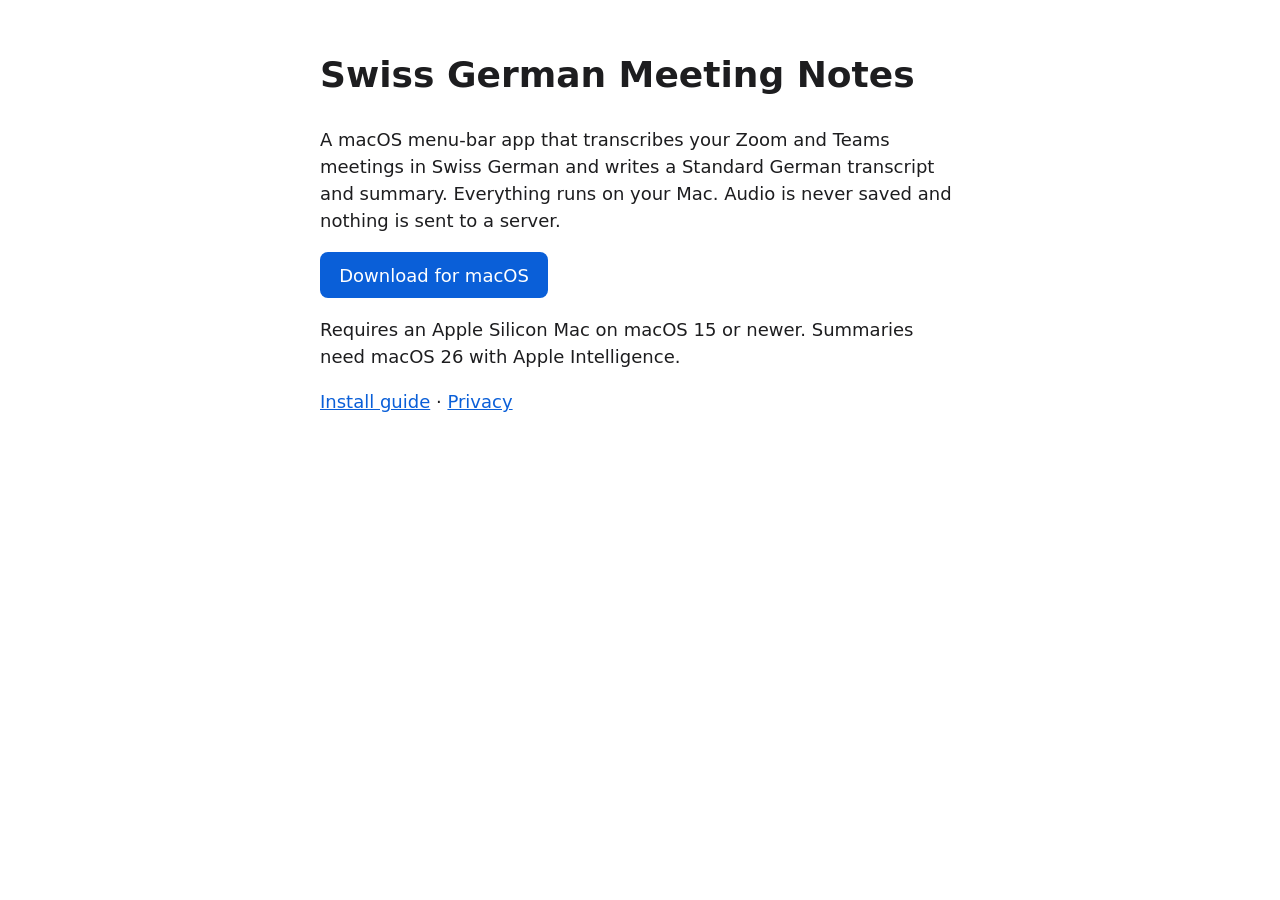
==== docs/index.html @ 12fc25a6 "docs: user README, contributing guide, privacy policy, notices and landing page (#8)" ====
<!doctype html>
<html lang="en">
<head>
<meta charset="utf-8">
<meta name="viewport" content="width=device-width, initial-scale=1">
<meta http-equiv="Content-Security-Policy" content="default-src 'none'; style-src 'unsafe-inline'">
<title>Swiss German Meeting Notes</title>
<style>
  body { font: 18px/1.5 -apple-system, system-ui, sans-serif; max-width: 40rem; margin: 3rem auto; padding: 0 1rem; color: #1d1d1f; }
  a.button { display: inline-block; padding: .6rem 1.2rem; background: #0a5fd8; color: #fff; border-radius: .5rem; text-decoration: none; }
  a { color: #0a5fd8; }
  @media (prefers-color-scheme: dark) { body { background: #1d1d1f; color: #f5f5f7; } a { color: #6cb0ff; } }
</style>
</head>
<body>
<main>
  <h1>Swiss German Meeting Notes</h1>
  <p>A macOS menu-bar app that transcribes your Zoom and Teams meetings in Swiss German and writes a Standard German transcript and summary. Everything runs on your Mac. Audio is never saved and nothing is sent to a server.</p>
  <p><a class="button" href="https://github.com/ameetmadan/swiss-german-transcriptions/releases/latest">Download for macOS</a></p>
  <p>Requires an Apple Silicon Mac on macOS 15 or newer. Summaries need macOS 26 with Apple Intelligence.</p>
  <p><a href="https://github.com/ameetmadan/swiss-german-transcriptions#readme">Install guide</a> · <a href="https://github.com/ameetmadan/swiss-german-transcriptions/blob/main/PRIVACY.md">Privacy</a></p>
</main>
</body>
</html>
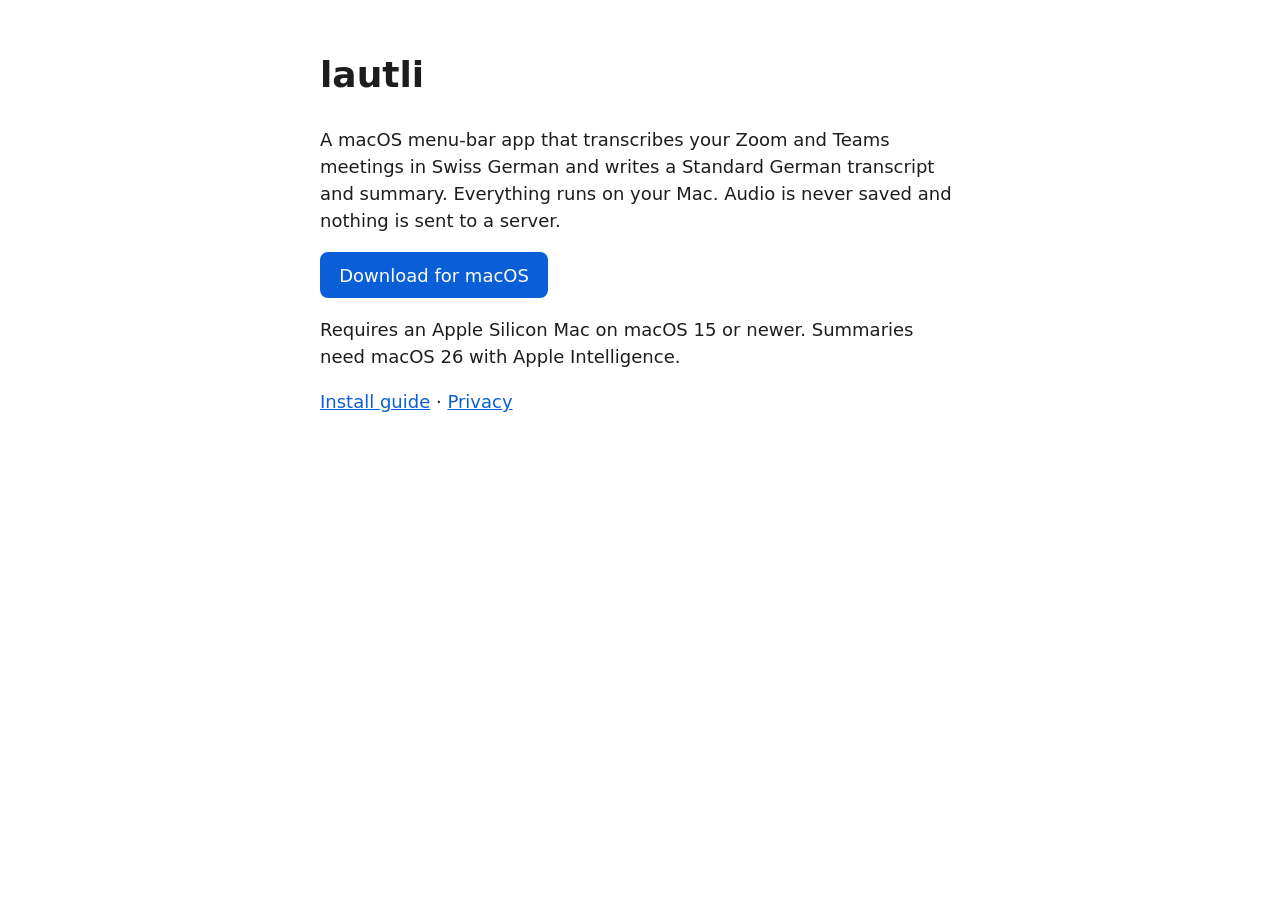
==== commit cfd8cd14: "refactor: rename app and worker to lautli - Rename the Swift target, bundle name, executable and bun" ====
--- a/docs/index.html
+++ b/docs/index.html
@@ -4,7 +4,7 @@
 <meta charset="utf-8">
 <meta name="viewport" content="width=device-width, initial-scale=1">
 <meta http-equiv="Content-Security-Policy" content="default-src 'none'; style-src 'unsafe-inline'">
-<title>Swiss German Meeting Notes</title>
+<title>lautli</title>
 <style>
   body { font: 18px/1.5 -apple-system, system-ui, sans-serif; max-width: 40rem; margin: 3rem auto; padding: 0 1rem; color: #1d1d1f; }
   a.button { display: inline-block; padding: .6rem 1.2rem; background: #0a5fd8; color: #fff; border-radius: .5rem; text-decoration: none; }
@@ -14,11 +14,11 @@
 </head>
 <body>
 <main>
-  <h1>Swiss German Meeting Notes</h1>
+  <h1>lautli</h1>
   <p>A macOS menu-bar app that transcribes your Zoom and Teams meetings in Swiss German and writes a Standard German transcript and summary. Everything runs on your Mac. Audio is never saved and nothing is sent to a server.</p>
-  <p><a class="button" href="https://github.com/ameetmadan/swiss-german-transcriptions/releases/latest">Download for macOS</a></p>
+  <p><a class="button" href="https://github.com/ameetmadan/lautli/releases/latest">Download for macOS</a></p>
   <p>Requires an Apple Silicon Mac on macOS 15 or newer. Summaries need macOS 26 with Apple Intelligence.</p>
-  <p><a href="https://github.com/ameetmadan/swiss-german-transcriptions#readme">Install guide</a> · <a href="https://github.com/ameetmadan/swiss-german-transcriptions/blob/main/PRIVACY.md">Privacy</a></p>
+  <p><a href="https://github.com/ameetmadan/lautli#readme">Install guide</a> · <a href="https://github.com/ameetmadan/lautli/blob/main/PRIVACY.md">Privacy</a></p>
 </main>
 </body>
 </html>
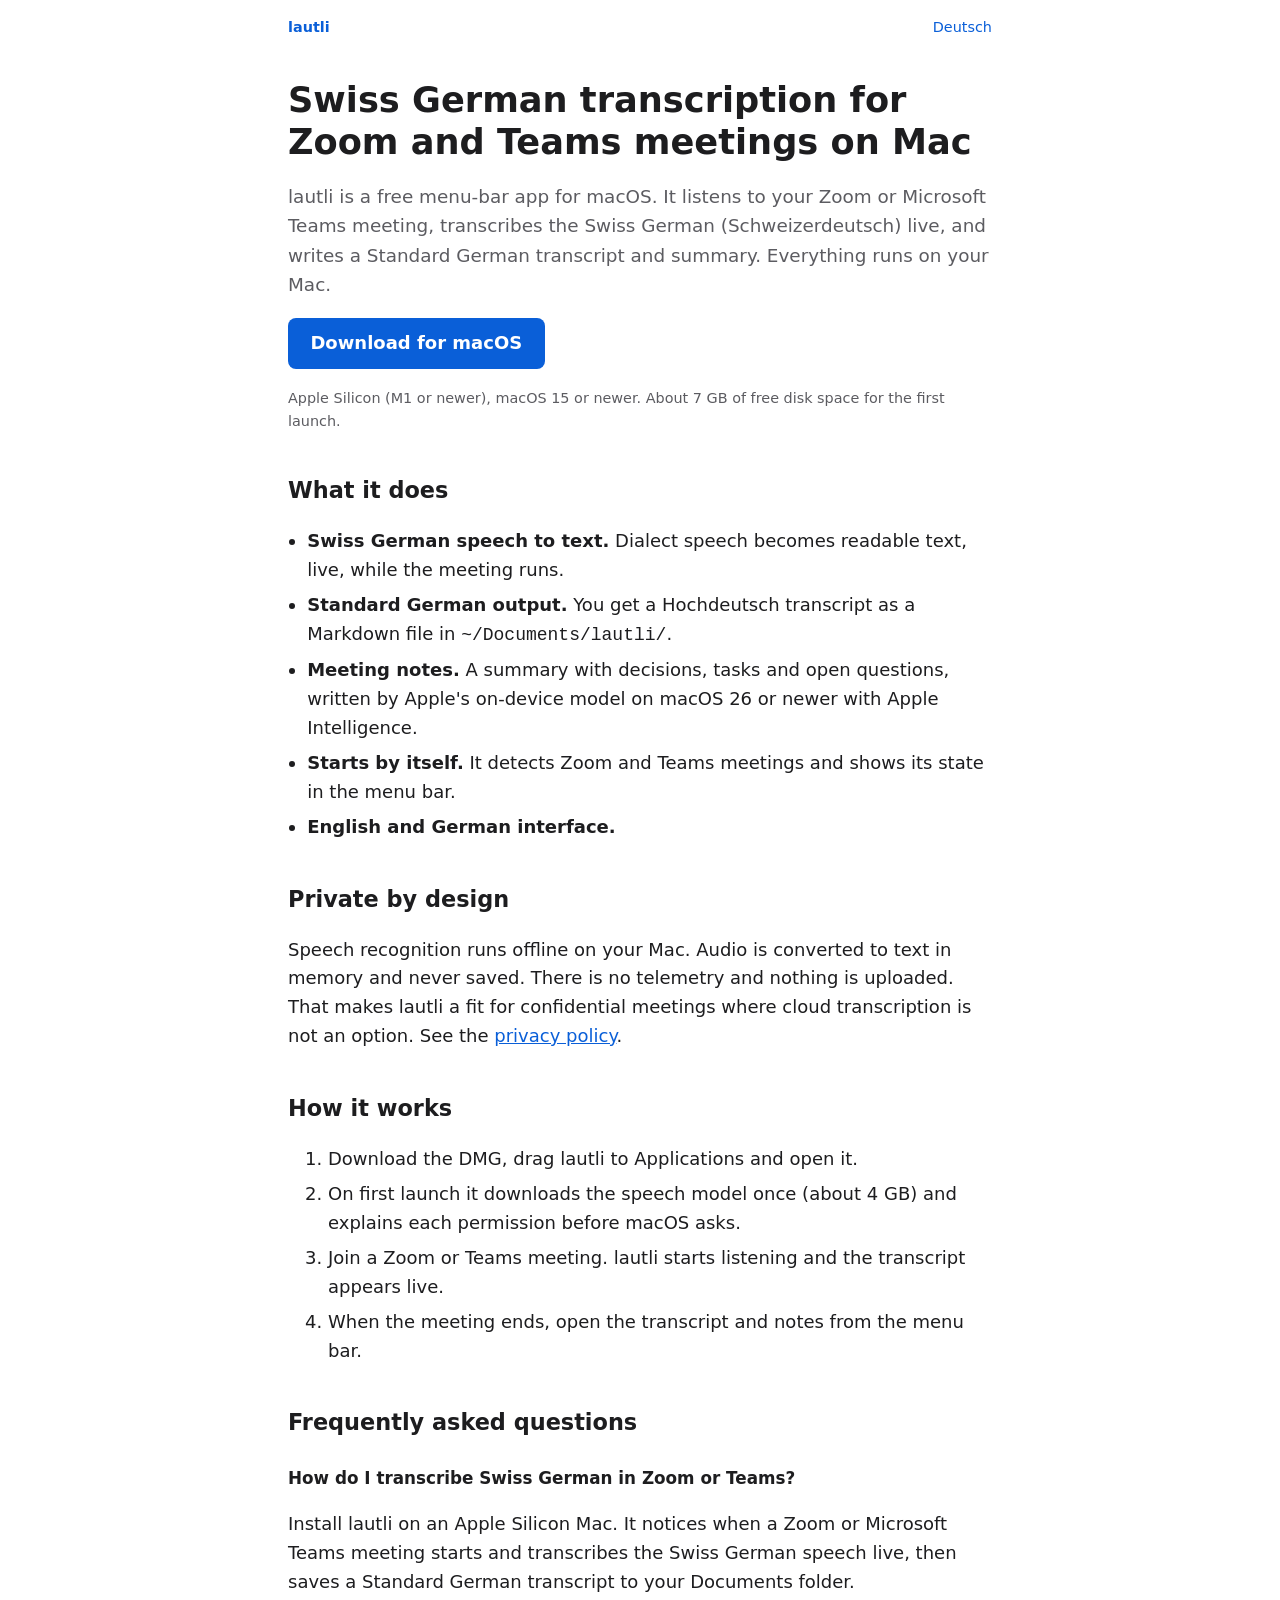
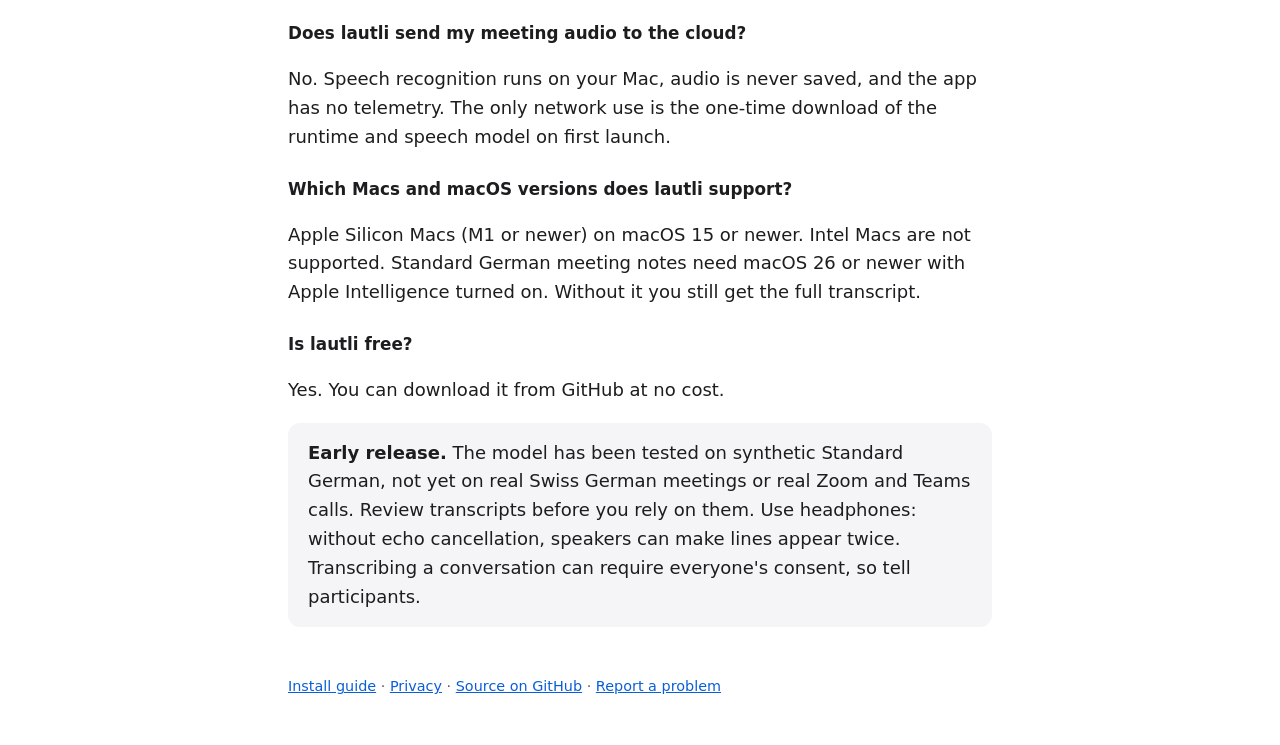
==== commit 3ae60685: "feat(docs): add German landing page and SEO metadata - Add a German landing page at docs/de/ and hre" ====
--- a/docs/index.html
+++ b/docs/index.html
@@ -1,24 +1,227 @@
 <!doctype html>
 <html lang="en">
-<head>
-<meta charset="utf-8">
-<meta name="viewport" content="width=device-width, initial-scale=1">
-<meta http-equiv="Content-Security-Policy" content="default-src 'none'; style-src 'unsafe-inline'">
-<title>lautli</title>
-<style>
-  body { font: 18px/1.5 -apple-system, system-ui, sans-serif; max-width: 40rem; margin: 3rem auto; padding: 0 1rem; color: #1d1d1f; }
-  a.button { display: inline-block; padding: .6rem 1.2rem; background: #0a5fd8; color: #fff; border-radius: .5rem; text-decoration: none; }
-  a { color: #0a5fd8; }
-  @media (prefers-color-scheme: dark) { body { background: #1d1d1f; color: #f5f5f7; } a { color: #6cb0ff; } }
-</style>
-</head>
-<body>
-<main>
-  <h1>lautli</h1>
-  <p>A macOS menu-bar app that transcribes your Zoom and Teams meetings in Swiss German and writes a Standard German transcript and summary. Everything runs on your Mac. Audio is never saved and nothing is sent to a server.</p>
-  <p><a class="button" href="https://github.com/ameetmadan/lautli/releases/latest">Download for macOS</a></p>
-  <p>Requires an Apple Silicon Mac on macOS 15 or newer. Summaries need macOS 26 with Apple Intelligence.</p>
-  <p><a href="https://github.com/ameetmadan/lautli#readme">Install guide</a> · <a href="https://github.com/ameetmadan/lautli/blob/main/PRIVACY.md">Privacy</a></p>
-</main>
-</body>
+  <head>
+    <meta charset="utf-8" />
+    <meta name="viewport" content="width=device-width, initial-scale=1" />
+    <meta
+      http-equiv="Content-Security-Policy"
+      content="default-src 'none'; style-src 'self'; img-src 'self'; base-uri 'none'; form-action 'none'"
+    />
+    <title>lautli: Swiss German transcription for Zoom and Teams on Mac</title>
+    <meta
+      name="description"
+      content="lautli is a free macOS menu-bar app that transcribes Swiss German (Schweizerdeutsch) in Zoom and Microsoft Teams meetings live and offline, then writes a Standard German transcript and summary. Audio never leaves your Mac."
+    />
+    <link rel="canonical" href="https://ameetmadan.github.io/lautli/" />
+    <link
+      rel="alternate"
+      hreflang="en"
+      href="https://ameetmadan.github.io/lautli/"
+    />
+    <link
+      rel="alternate"
+      hreflang="de"
+      href="https://ameetmadan.github.io/lautli/de/"
+    />
+    <link
+      rel="alternate"
+      hreflang="x-default"
+      href="https://ameetmadan.github.io/lautli/"
+    />
+    <link rel="icon" type="image/png" sizes="32x32" href="favicon-32.png" />
+    <link rel="apple-touch-icon" href="apple-touch-icon.png" />
+    <link rel="stylesheet" href="style.css" />
+    <meta property="og:type" content="website" />
+    <meta property="og:site_name" content="lautli" />
+    <meta
+      property="og:title"
+      content="lautli: Swiss German transcription for Zoom and Teams on Mac"
+    />
+    <meta
+      property="og:description"
+      content="Live, offline Swiss German meeting transcription for macOS. Standard German transcript and summary. Audio never leaves your Mac."
+    />
+    <meta property="og:url" content="https://ameetmadan.github.io/lautli/" />
+    <meta
+      property="og:image"
+      content="https://ameetmadan.github.io/lautli/icon-512.png"
+    />
+    <meta property="og:locale" content="en" />
+    <meta property="og:locale:alternate" content="de" />
+    <meta name="twitter:card" content="summary" />
+    <script type="application/ld+json">
+      {
+        "@context": "https://schema.org",
+        "@graph": [
+          {
+            "@type": "SoftwareApplication",
+            "name": "lautli",
+            "applicationCategory": "BusinessApplication",
+            "operatingSystem": "macOS 15 or newer, Apple Silicon",
+            "description": "macOS menu-bar app that transcribes Swiss German in Zoom and Microsoft Teams meetings live and on-device, and writes a Standard German transcript and summary.",
+            "url": "https://ameetmadan.github.io/lautli/",
+            "image": "https://ameetmadan.github.io/lautli/icon-512.png",
+            "downloadUrl": "https://github.com/ameetmadan/lautli/releases/latest",
+            "inLanguage": ["en", "de"],
+            "offers": { "@type": "Offer", "price": "0", "priceCurrency": "USD" }
+          },
+          {
+            "@type": "FAQPage",
+            "mainEntity": [
+              {
+                "@type": "Question",
+                "name": "How do I transcribe Swiss German in Zoom or Teams?",
+                "acceptedAnswer": {
+                  "@type": "Answer",
+                  "text": "Install lautli on an Apple Silicon Mac. It notices when a Zoom or Microsoft Teams meeting starts and transcribes the Swiss German speech live, then saves a Standard German transcript to your Documents folder."
+                }
+              },
+              {
+                "@type": "Question",
+                "name": "Does lautli send my meeting audio to the cloud?",
+                "acceptedAnswer": {
+                  "@type": "Answer",
+                  "text": "No. Speech recognition runs on your Mac, audio is never saved, and the app has no telemetry. The only network use is the one-time download of the runtime and speech model on first launch."
+                }
+              },
+              {
+                "@type": "Question",
+                "name": "Which Macs and macOS versions does lautli support?",
+                "acceptedAnswer": {
+                  "@type": "Answer",
+                  "text": "Apple Silicon Macs (M1 or newer) on macOS 15 or newer. Intel Macs are not supported. Standard German meeting notes need macOS 26 or newer with Apple Intelligence turned on."
+                }
+              },
+              {
+                "@type": "Question",
+                "name": "Is lautli free?",
+                "acceptedAnswer": {
+                  "@type": "Answer",
+                  "text": "Yes. You can download it from GitHub at no cost."
+                }
+              }
+            ]
+          }
+        ]
+      }
+    </script>
+  </head>
+  <body>
+    <header>
+      <a href="./"><strong>lautli</strong></a>
+      <nav aria-label="Language">
+        <a href="de/" hreflang="de" lang="de">Deutsch</a>
+      </nav>
+    </header>
+    <main>
+      <h1>Swiss German transcription for Zoom and Teams meetings on Mac</h1>
+      <p class="lead">
+        lautli is a free menu-bar app for macOS. It listens to your Zoom or
+        Microsoft Teams meeting, transcribes the Swiss German (Schweizerdeutsch)
+        live, and writes a Standard German transcript and summary. Everything
+        runs on your Mac.
+      </p>
+      <p>
+        <a
+          class="button"
+          href="https://github.com/ameetmadan/lautli/releases/latest"
+          >Download for macOS</a
+        >
+      </p>
+      <p class="note">
+        Apple Silicon (M1 or newer), macOS 15 or newer. About 7 GB of free disk
+        space for the first launch.
+      </p>
+
+      <h2>What it does</h2>
+      <ul>
+        <li>
+          <strong>Swiss German speech to text.</strong> Dialect speech becomes
+          readable text, live, while the meeting runs.
+        </li>
+        <li>
+          <strong>Standard German output.</strong> You get a Hochdeutsch
+          transcript as a Markdown file in <code>~/Documents/lautli/</code>.
+        </li>
+        <li>
+          <strong>Meeting notes.</strong> A summary with decisions, tasks and
+          open questions, written by Apple's on-device model on macOS 26 or
+          newer with Apple Intelligence.
+        </li>
+        <li>
+          <strong>Starts by itself.</strong> It detects Zoom and Teams meetings
+          and shows its state in the menu bar.
+        </li>
+        <li><strong>English and German interface.</strong></li>
+      </ul>
+
+      <h2>Private by design</h2>
+      <p>
+        Speech recognition runs offline on your Mac. Audio is converted to text
+        in memory and never saved. There is no telemetry and nothing is
+        uploaded. That makes lautli a fit for confidential meetings where cloud
+        transcription is not an option. See the
+        <a href="https://github.com/ameetmadan/lautli/blob/main/PRIVACY.md"
+          >privacy policy</a
+        >.
+      </p>
+
+      <h2>How it works</h2>
+      <ol>
+        <li>Download the DMG, drag lautli to Applications and open it.</li>
+        <li>
+          On first launch it downloads the speech model once (about 4 GB) and
+          explains each permission before macOS asks.
+        </li>
+        <li>
+          Join a Zoom or Teams meeting. lautli starts listening and the
+          transcript appears live.
+        </li>
+        <li>
+          When the meeting ends, open the transcript and notes from the menu
+          bar.
+        </li>
+      </ol>
+
+      <h2>Frequently asked questions</h2>
+      <h3>How do I transcribe Swiss German in Zoom or Teams?</h3>
+      <p>
+        Install lautli on an Apple Silicon Mac. It notices when a Zoom or
+        Microsoft Teams meeting starts and transcribes the Swiss German speech
+        live, then saves a Standard German transcript to your Documents folder.
+      </p>
+      <h3>Does lautli send my meeting audio to the cloud?</h3>
+      <p>
+        No. Speech recognition runs on your Mac, audio is never saved, and the
+        app has no telemetry. The only network use is the one-time download of
+        the runtime and speech model on first launch.
+      </p>
+      <h3>Which Macs and macOS versions does lautli support?</h3>
+      <p>
+        Apple Silicon Macs (M1 or newer) on macOS 15 or newer. Intel Macs are
+        not supported. Standard German meeting notes need macOS 26 or newer with
+        Apple Intelligence turned on. Without it you still get the full
+        transcript.
+      </p>
+      <h3>Is lautli free?</h3>
+      <p>Yes. You can download it from GitHub at no cost.</p>
+
+      <div class="card">
+        <strong>Early release.</strong> The model has been tested on synthetic
+        Standard German, not yet on real Swiss German meetings or real Zoom and
+        Teams calls. Review transcripts before you rely on them. Use headphones:
+        without echo cancellation, speakers can make lines appear twice.
+        Transcribing a conversation can require everyone's consent, so tell
+        participants.
+      </div>
+    </main>
+    <footer>
+      <a href="https://github.com/ameetmadan/lautli#readme">Install guide</a> ·
+      <a href="https://github.com/ameetmadan/lautli/blob/main/PRIVACY.md"
+        >Privacy</a
+      >
+      · <a href="https://github.com/ameetmadan/lautli">Source on GitHub</a> ·
+      <a href="https://github.com/ameetmadan/lautli/issues">Report a problem</a>
+    </footer>
+  </body>
 </html>
--- a/docs/style.css
+++ b/docs/style.css
@@ -0,0 +1,98 @@
+:root {
+  color-scheme: light dark;
+  --fg: #1d1d1f;
+  --bg: #fff;
+  --muted: #5c5c61;
+  --accent: #0a5fd8;
+  --card: #f5f5f7;
+}
+@media (prefers-color-scheme: dark) {
+  :root {
+    --fg: #f5f5f7;
+    --bg: #1d1d1f;
+    --muted: #a1a1a6;
+    --accent: #6cb0ff;
+    --card: #2a2a2d;
+  }
+}
+body {
+  font:
+    18px/1.6 -apple-system,
+    system-ui,
+    sans-serif;
+  margin: 0;
+  color: var(--fg);
+  background: var(--bg);
+}
+header,
+main,
+footer {
+  max-width: 44rem;
+  margin: 0 auto;
+  padding: 0 1rem;
+}
+header {
+  display: flex;
+  justify-content: space-between;
+  align-items: center;
+  padding-top: 1rem;
+  font-size: 0.9rem;
+}
+header a {
+  text-decoration: none;
+}
+h1 {
+  font-size: 2.2rem;
+  line-height: 1.2;
+  margin: 2.5rem 0 1rem;
+}
+h2 {
+  font-size: 1.4rem;
+  margin: 2.5rem 0 0.5rem;
+}
+h3 {
+  font-size: 1.05rem;
+  margin: 1.5rem 0 0.25rem;
+}
+a {
+  color: var(--accent);
+}
+.lead {
+  font-size: 1.15rem;
+  color: var(--muted);
+}
+.button {
+  display: inline-block;
+  padding: 0.7rem 1.4rem;
+  background: #0a5fd8;
+  color: #fff;
+  border-radius: 0.5rem;
+  text-decoration: none;
+  font-weight: 600;
+}
+.note {
+  font-size: 0.9rem;
+  color: var(--muted);
+}
+ul {
+  padding-left: 1.2rem;
+}
+li {
+  margin: 0.4rem 0;
+}
+.card {
+  background: var(--card);
+  border-radius: 0.75rem;
+  padding: 1rem 1.25rem;
+  margin: 1rem 0;
+}
+footer {
+  margin-top: 3rem;
+  padding-bottom: 3rem;
+  font-size: 0.9rem;
+  color: var(--muted);
+}
+:focus-visible {
+  outline: 3px solid var(--accent);
+  outline-offset: 2px;
+}
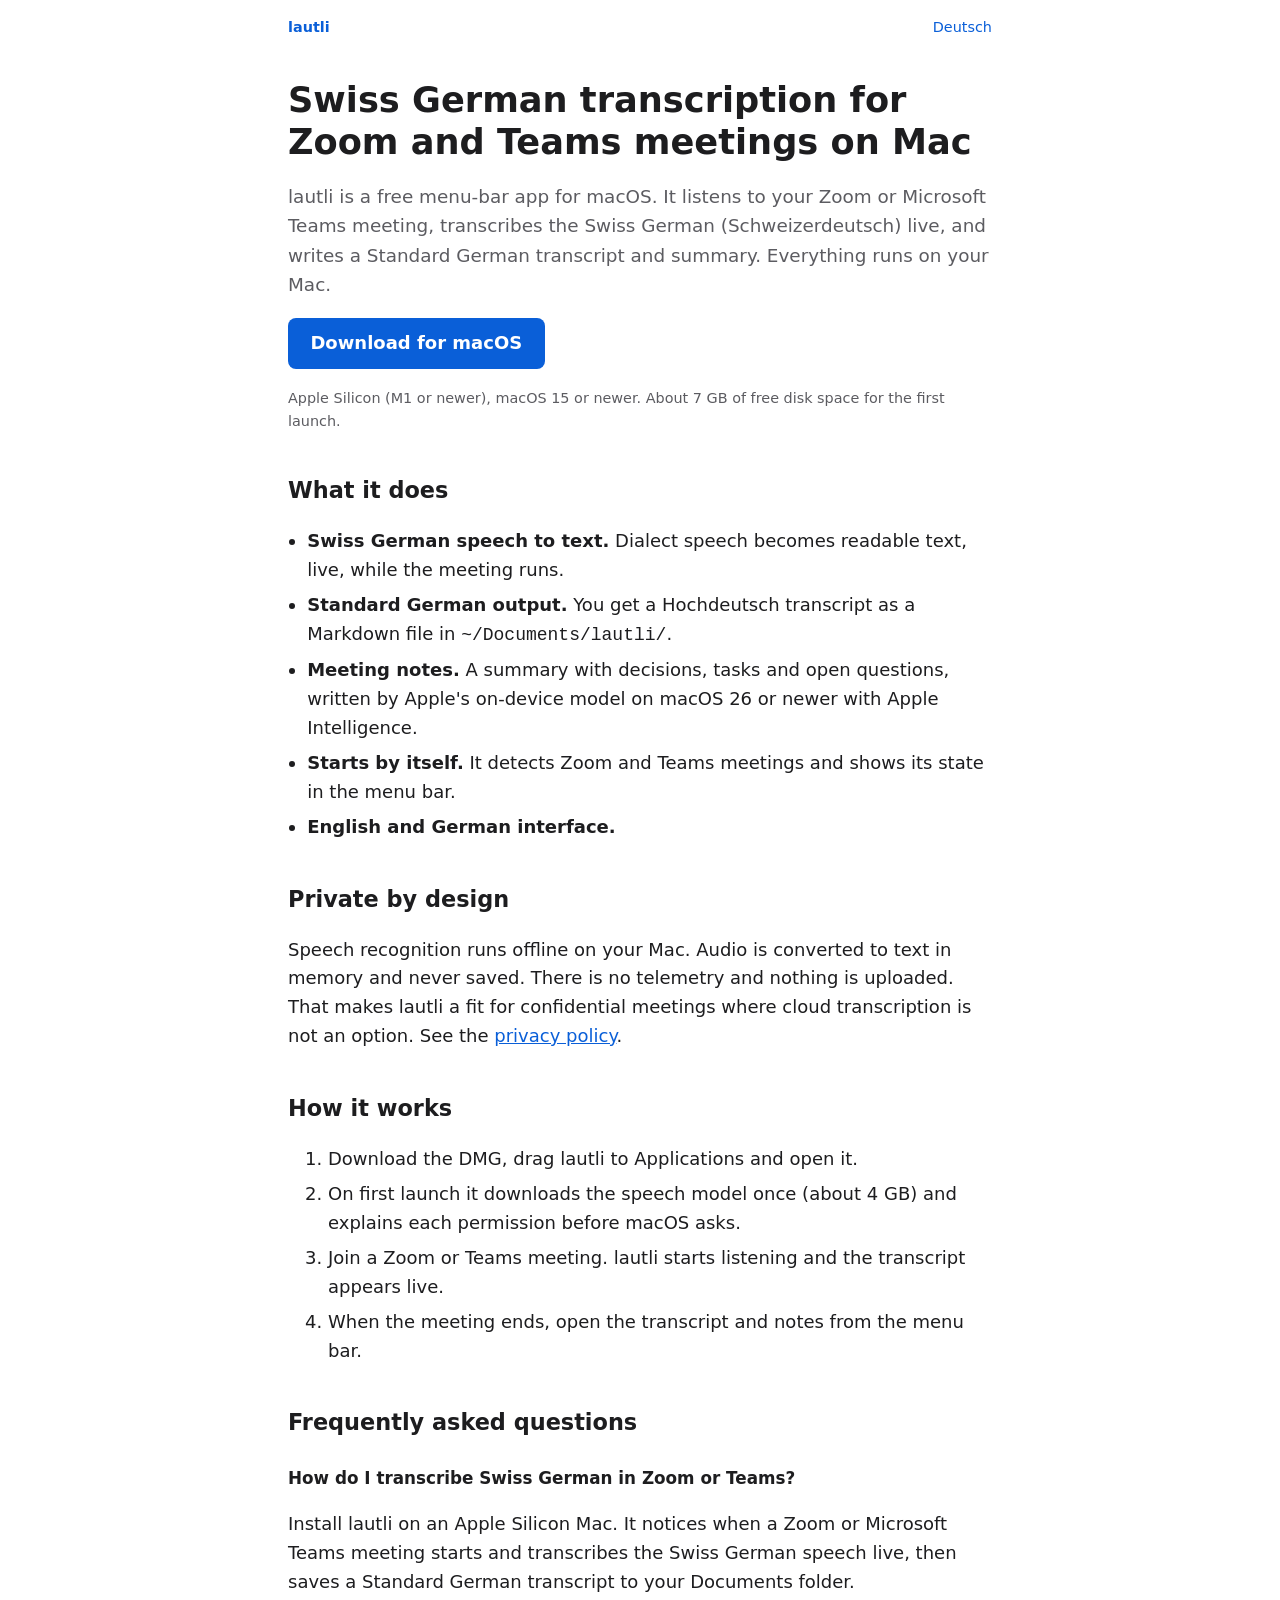
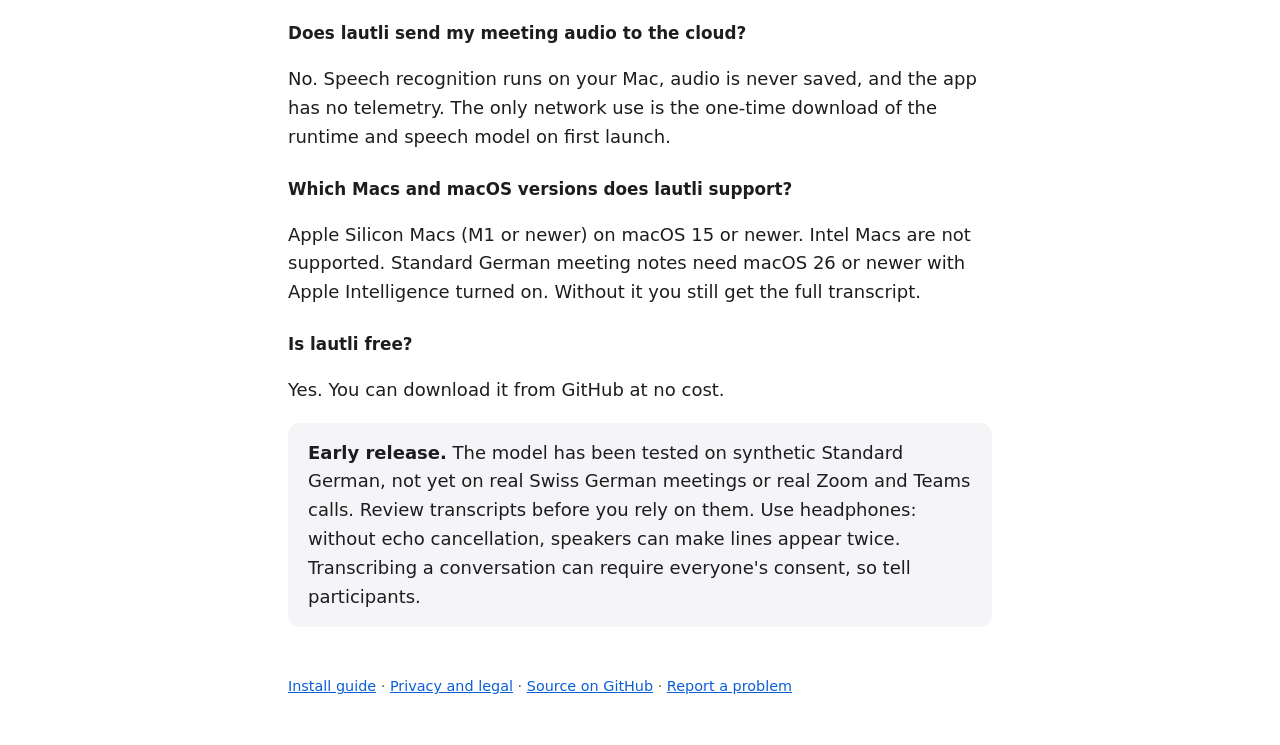
==== commit 8aca9799: "feat(docs): add legal page to the landing page Privacy, recording consent and third-party licenses w" ====
--- a/docs/index.html
+++ b/docs/index.html
@@ -161,9 +161,7 @@
         in memory and never saved. There is no telemetry and nothing is
         uploaded. That makes lautli a fit for confidential meetings where cloud
         transcription is not an option. See the
-        <a href="https://github.com/ameetmadan/lautli/blob/main/PRIVACY.md"
-          >privacy policy</a
-        >.
+        <a href="legal/">privacy policy</a>.
       </p>
 
       <h2>How it works</h2>
@@ -217,9 +215,7 @@
     </main>
     <footer>
       <a href="https://github.com/ameetmadan/lautli#readme">Install guide</a> ·
-      <a href="https://github.com/ameetmadan/lautli/blob/main/PRIVACY.md"
-        >Privacy</a
-      >
+      <a href="legal/">Privacy and legal</a>
       · <a href="https://github.com/ameetmadan/lautli">Source on GitHub</a> ·
       <a href="https://github.com/ameetmadan/lautli/issues">Report a problem</a>
     </footer>
--- a/docs/style.css
+++ b/docs/style.css
@@ -96,3 +96,15 @@
   outline: 3px solid var(--accent);
   outline-offset: 2px;
 }
+table {
+  border-collapse: collapse;
+  width: 100%;
+  font-size: 0.95rem;
+}
+th,
+td {
+  text-align: left;
+  vertical-align: top;
+  padding: 0.5rem 0.75rem 0.5rem 0;
+  border-bottom: 1px solid var(--card);
+}
